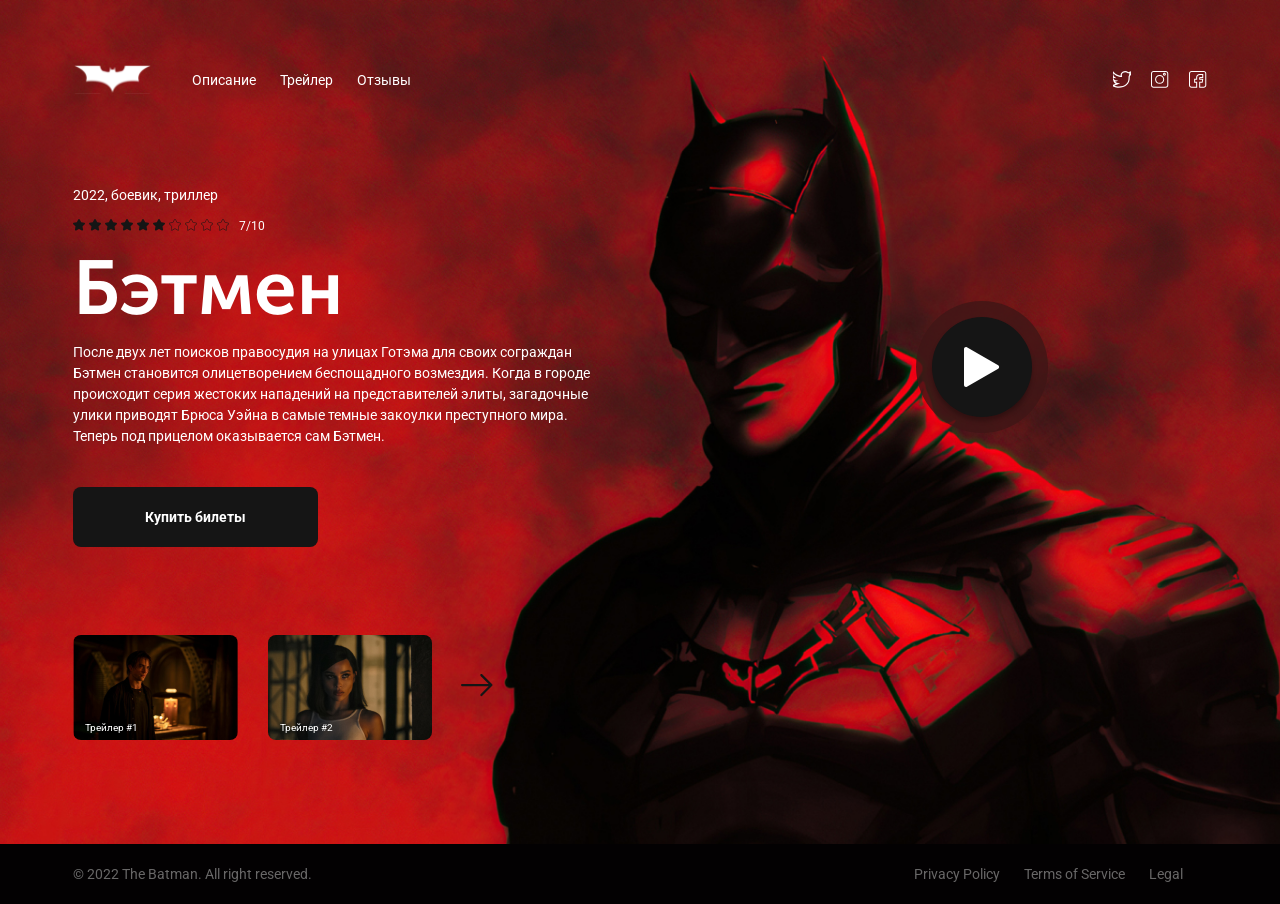
==== index.html @ 570c9413 "Add files via upload" ====
<!DOCTYPE html>
<html lang="en">
<head>
	<meta charset="UTF-8">
	<meta name="viewport" content="width=device-width, initial-scale=1.0">
	<title>Batman</title>
	<link rel="preconnect" href="https://fonts.googleapis.com">
	<link rel="preconnect" href="https://fonts.gstatic.com" crossorigin>
	<link href="https://fonts.googleapis.com/css2?family=Roboto:wght@400;700&display=swap" rel="stylesheet">
	<link rel="stylesheet" href="https://unpkg.com/swiper@8/swiper-bundle.min.css"/>
	<link rel="stylesheet" href="css/style.css">
</head>
<body>

	<!-- wrapper -->
	<div class="wrapper">

		<!-- header -->
		<header class="header">
			<div class="_container">
				<div class="header__body">
					<div class="header__menu">
						<div class="header__logo">
							<img src="img/svg/logo.svg" alt="photo">
						</div>
						<nav class="header__nav nav">
							<ul class="nav__list">
								<li class="nav__item">
									<a href="#" class="nav__link">
										Описание 
									</a>
								</li>
								<li class="nav__item">
									<a href="#" class="nav__link">
										Трейлер
									</a>
								</li>
								<li class="nav__item">
									<a href="#" class="nav__link">
										Отзывы
									</a>
								</li>
							</ul>
						</nav>
					</div>
					<div class="header__socials">
						<a href="#" class="header__social">
							<img src="img/svg/twitter.svg" alt="photo">
						</a>
						<a href="#" class="header__social">
							<img src="img/svg/instagram.svg" alt="photo">
						</a>
						<a href="#" class="header__social">
							<img src="img/svg/facebook.svg" alt="photo">
						</a>
					</div>
				</div>
			</div>
		</header>
		<!-- header -->

		<!-- main -->
		<main class="main">

			<!-- batman -->
			<section class="batman">
				<div class="_container">
					<div class="batman__body">
						<div class="batman__info">
							<div class="batman__offer">
								<small class="batman__sm">
									2022, боевик, триллер
								</small>
								<div class="batman__rating">
									<div class="batman__stars">
										<div class="batman__star star-active">
										    <img src="img/svg/star-active.svg" alt="photo">
									    </div>
									    <div class="batman__star star-active">
										    <img src="img/svg/star-active.svg" alt="photo">
									    </div>
									    <div class="batman__star star-active">
										    <img src="img/svg/star-active.svg" alt="photo">
									    </div>
									    <div class="batman__star star-active">
										    <img src="img/svg/star-active.svg" alt="photo">
									    </div>
									    <div class="batman__star star-active">
										    <img src="img/svg/star-active.svg" alt="photo">
									    </div>
									    <div class="batman__star star-active">
										    <img src="img/svg/star-active.svg" alt="photo">
									    </div>
									    <div class="batman__star star-active">
										    <img src="img/svg/not-active.svg" alt="photo">
									    </div>
									    <div class="batman__star">
										    <img src="img/svg/not-active.svg" alt="photo">
									    </div>
									    <div class="batman__star">
										    <img src="img/svg/not-active.svg" alt="photo">
									    </div>
									    <div class="batman__star">
										    <img src="img/svg/not-active.svg" alt="photo">
									    </div>
									</div>
									<div class="batman__number">7/10</div>
								</div>
								<h1 class="batman__title">
									Бэтмен
								</h1>
								<p class="batman__description">
									После двух лет поисков правосудия на улицах Готэма для своих сограждан Бэтмен становится олицетворением беспощадного возмездия. Когда в городе происходит серия жестоких нападений на представителей элиты, загадочные улики приводят Брюса Уэйна в самые темные закоулки преступного мира. Теперь под прицелом оказывается сам Бэтмен.
								</p>
								<a href="#" class="batman__button">
									Купить билеты
								</a>
							</div>
							<div class="batman__button-play">
								<div class="batman__button-dark">
									<img src="img/svg/play.svg" alt="photo">
								</div>
							</div>
						</div>
						<div class="batman-slider__wrap">
							<!-- Slider main container -->
							<div class="batman-slider swiper">
							  <!-- Additional required wrapper -->
							  <div class="batman-slider__wpapper swiper-wrapper">
								    <!-- Slides -->
								    <div class="batman-slider__slide swiper-slide">
								    	<a target="_blank" href="https://youtu.be/Sdp6VL_NBnY" class="batman-slider__link">
								    		<img src="img/slider/slide-1.png" alt="photo">
								    	</a>
								    	<span class="batman-slider__sp">
								    		Трейлер #1
								    	</span>
								    </div>
								    <div class="batman-slider__slide swiper-slide">
								    	<a target="_blank" href="https://youtu.be/zL4LFSbFPcw" class="batman-slider__link">
								    		<img src="img/slider/slide-2.png" alt="photo">
								    	</a>
								    	<span class="batman-slider__sp">
								    		Трейлер #2
								    	</span>
								    </div>
							  </div>
							</div>
							<div class="batman-slider__arrow">
								<img src="img/svg/arrow.svg" alt="photo">
							</div>
						</div>
					</div>
				</div>
			</section>
			<!-- batman -->

		</main>
		<!-- main -->

		<!-- footer -->
		<footer class="footer">
			<div class="_container">
				<div class="footer__body">
					<small class="footer__sm">
						© 2022 The Batman. All right reserved.
					</small>
					<ul class="footer__list">
						<li class="footer__item">
							<a href="#" class="footer__link">
								Privacy Policy
							</a>
						</li>
						<li class="footer__item">
							<a href="#" class="footer__link">
								Terms of Service
							</a>
						</li>
						<li class="footer__item">
							<a href="#" class="footer__link">
								Legal
							</a>
						</li>
					</ul>
				</div>
			</div>
		</footer>
		<!-- footer -->

		</div>
	<!-- wrapper -->
	<script src="https://unpkg.com/swiper@8/swiper-bundle.min.js"></script>
	<script src="js/script.js"></script>
</body>
</html>
---- css/style.css ----
@font-face {
	font-family: 'Museo Sans Cyrl';
	src: url('../fonts/MuseoSansCyrl-700.eot');
	src: local('☺'), url('../fonts/MuseoSansCyrl-700.woff') format('woff'), 
					url('../fonts/MuseoSansCyrl-700.ttf') format('truetype'), 
					 url('../fonts/MuseoSansCyrl-700.svg') format('svg');
	font-weight: 700;
	font-style: normal;
}

* {
	margin: 0;
	padding: 0;
	border: none;
	box-sizing: border-box;
	text-decoration: none;
	list-style: none;
	outline: none; 
}

html,
body {
	width: 100%;
	height: 100%;
}

body {
	font-family: 'Roboto';
}

._container {
	max-width: 1134px;
	margin: 0 auto;
}

.wrapper {
	display: flex;
	flex-direction: column;
	min-height: 100%;
}

.main {
	flex: 1 1 auto;
}


/*header*/
.header {
	position: absolute;
	width: 100%;
	top: 65px;
}

.header__body {
	display: flex;
	align-items: center;
	justify-content: space-between;
}

.header__menu {
	display: flex;
	align-items: center;
}

.header__logo {
}

.header__logo img {
	display: block;
	width: 100%;
	height: 100%;
	object-fit: cover;
}

.header__nav {
	margin-left: 40px;
}

.nav {
}

.nav__list {
	display: flex;
	align-items: center;
	margin: 0px -12px;
}

.nav__item {
	padding: 0px 12px;
}

.nav__link {
	font-family: 'Roboto';
	font-style: normal;
	font-weight: normal;
	font-size: 14px;
	line-height: 16px;
	color: #FFFFFF;
}

.header__socials {
	display: flex;
	margin: 0px -10px;
}

.header__social {
	padding: 0px 10px;
}

.header__social img {
	display: block;
	width: 100%;
	height: 100%;
	object-fit: cover;
}
/*header*/


/*batman*/
.batman {
	background-image: url('../img/bg.jpg');
	background-repeat: no-repeat;
	background-size: cover;
	background-position: center top;
	padding: 187px 0px 104px 0px;
}

.batman__body {
}

.batman__info {
	max-width: 975px;
	display: flex;
	align-items: center;
	margin-bottom: 88px;
}

.batman__offer {
	flex: 0 1 528px;
}

.batman__sm {
	display: block;
	font-family: 'Roboto';
	font-style: normal;
	font-weight: normal;
	font-size: 14px;
	line-height: 16px;
	color: #FFFFFF;
	margin-bottom: 16px;
}

.batman__rating {
	display: flex;
	margin-bottom: 10px;
}

.batman__stars {
	display: flex;
	margin-right: 10px;
}

.batman__star {
	margin-right: 4px;
	cursor: pointer;
}

.batman__star:last-child {
	margin-right: 0px;
}

.batman__star img {
	display: block;
}

.star-active {
}

.batman__number {
	font-family: 'Roboto';
	font-style: normal;
	font-weight: normal;
	font-size: 12px;
	line-height: 14px;
	color: #FFFFFF;
}

.batman__title {
	font-family: 'Museo Sans Cyrl';
	font-style: normal;
	font-weight: 700;
	font-size: 76px;
	line-height: 91px;
	color: #FFFFFF;
	margin-bottom: 8px;
}

.batman__description {
	font-family: 'Roboto';
	font-style: normal;
	font-weight: normal;
	font-size: 14px;
	line-height: 150%;
	color: #FFFFFF;
	margin-bottom: 40px;
}

.batman__button {
	display: inline-block;
	width: 245px;
	height: 60px;
	background: #151515;
	border-radius: 8px;
	font-family: 'Roboto';
	font-style: normal;
	font-weight: bold;
	font-size: 14px;
	line-height: 16px;
	color: #FFFFFF;
	text-align: center;
	padding: 22px 0px;
}

.batman__button-play {
	width: 132px;
	height: 132px;
	border-radius: 50%;
	background-color: rgba(63, 22, 22, 0.8);
	display: flex;
	justify-content: center;
	align-items: center;
	margin-left: auto;
	cursor: pointer;
}

.batman__button-dark {
	width: 100px;
	height: 100px;
	border-radius: 50%;
	display: flex;
	justify-content: center;
	align-items: center;
	background-color: #151515;
	box-shadow: 0px 4px 4px rgba(0, 0, 0, 0.25);
}


/*batman-slider*/

.batman-slider__wrap {
	max-width: 420px;
	display: flex;
	align-items: center;
}

.batman-slider {
	
}

.swiper {
}

.batman-slider__wpapper {
}

.swiper-wrapper {
}

.batman-slider__slide {
	position: relative;
}

.batman-slider__link {

}

.batman-slider__link img {
	display: block;
	border-radius: 8px;
}

.batman-slider__sp {
	position: absolute;
	bottom: 6px;
	left: 12px;
	font-family: 'Roboto';
	font-style: normal;
	font-weight: normal;
	font-size: 10px;
	line-height: 12px;
	color: #FFFFFF;
}

.swiper-slide {
}

.batman-slider__arrow {
	margin-left: 28px;
	cursor: pointer;
}

/*batman-slider*/

/*batman*/


/*footer*/
.footer {
	background-color: #030102;
}

.footer__body {
	display: flex;
	justify-content: space-between;
	align-items: center;
	padding: 20px 0px;
}

.footer__sm {
	font-family: 'Roboto';
	font-style: normal;
	font-weight: normal;
	font-size: 14px;
	line-height: 20px;
	color: #686767;
}

.footer__list {
	display: flex;
	align-items: center;
	margin: 0px 12px;
}

.footer__item {
	padding: 0px 12px;
}

.footer__link {
	font-family: 'Roboto';
	font-style: normal;
	font-weight: normal;
	font-size: 14px;
	line-height: 20px;
	color: #686767;
}
/*footer*/
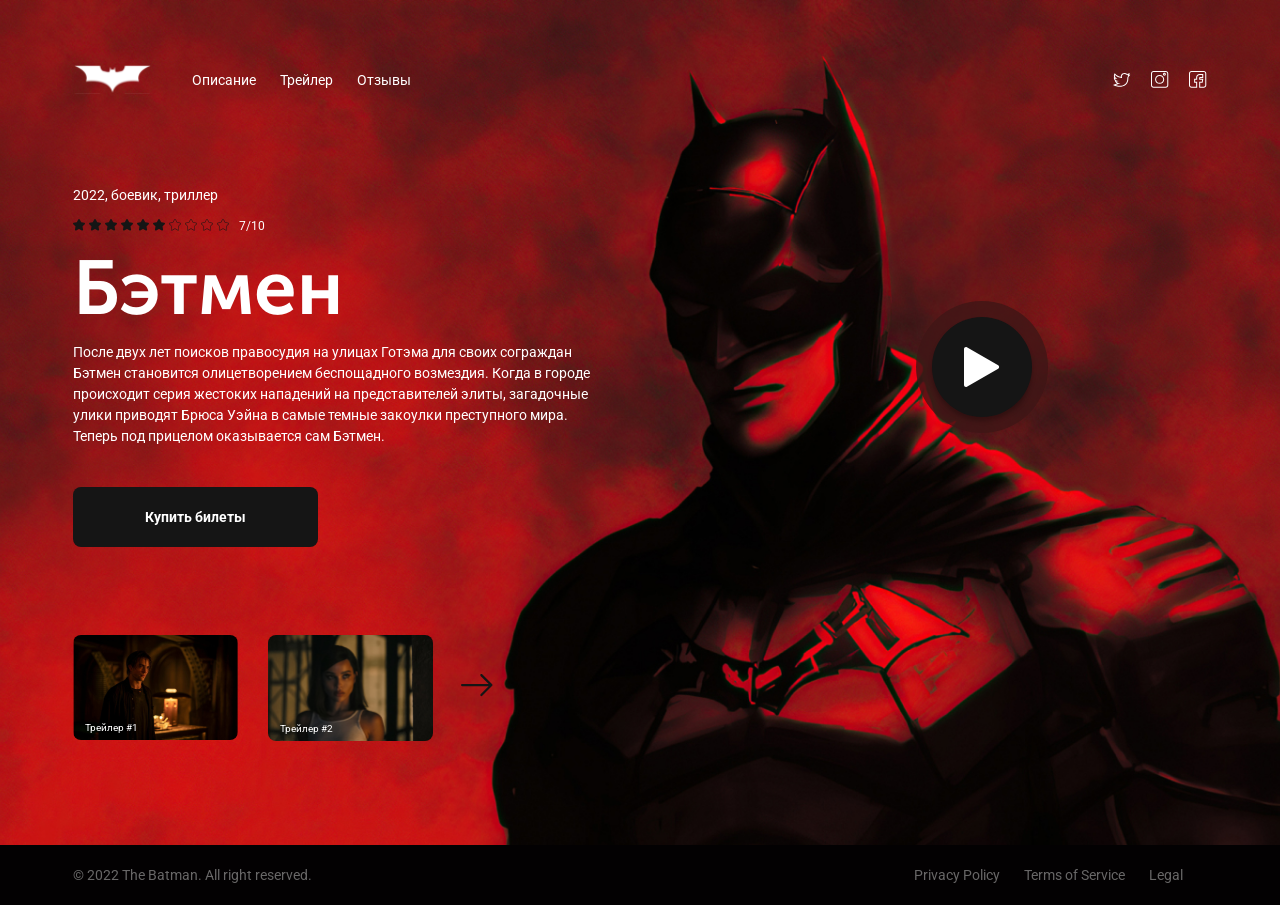
==== commit bbb88f87: "Add files via upload" ====
--- a/index.html
+++ b/index.html
@@ -3,7 +3,7 @@
 <head>
 	<meta charset="UTF-8">
 	<meta name="viewport" content="width=device-width, initial-scale=1.0">
-	<title>Batman</title>
+	<title>Batman</title> 
 	<link rel="preconnect" href="https://fonts.googleapis.com">
 	<link rel="preconnect" href="https://fonts.gstatic.com" crossorigin>
 	<link href="https://fonts.googleapis.com/css2?family=Roboto:wght@400;700&display=swap" rel="stylesheet">
@@ -18,31 +18,32 @@
 		<!-- header -->
 		<header class="header">
 			<div class="_container">
+				<div class="header__burger">
+					<img src="img/svg/burger.svg" alt="photo">
+				</div>
 				<div class="header__body">
-					<div class="header__menu">
-						<div class="header__logo">
-							<img src="img/svg/logo.svg" alt="photo">
-						</div>
-						<nav class="header__nav nav">
-							<ul class="nav__list">
+					<div class="header__logo">
+						<img src="img/svg/logo.svg" alt="photo">
+					</div>
+					<nav class="header__nav nav">
+						<ul class="nav__list">
+							<li class="nav__item">
+								<a href="#" class="nav__link">
+									Описание 
+								</a>
+							</li>
 								<li class="nav__item">
-									<a href="#" class="nav__link">
-										Описание 
-									</a>
-								</li>
-								<li class="nav__item">
-									<a href="#" class="nav__link">
-										Трейлер
-									</a>
-								</li>
-								<li class="nav__item">
-									<a href="#" class="nav__link">
-										Отзывы
-									</a>
-								</li>
-							</ul>
-						</nav>
-					</div>
+								<a href="#" class="nav__link">
+									Трейлер
+								</a>
+							</li>
+							<li class="nav__item">
+								<a href="#" class="nav__link">
+									Отзывы
+								</a>
+							</li>
+						</ul>
+					</nav>
 					<div class="header__socials">
 						<a href="#" class="header__social">
 							<img src="img/svg/twitter.svg" alt="photo">
@@ -54,6 +55,9 @@
 							<img src="img/svg/facebook.svg" alt="photo">
 						</a>
 					</div>
+					<div class="header__menu-close">
+						<img src="img/svg/close.svg" alt="photo">
+					</div>
 				</div>
 			</div>
 		</header>
@@ -61,7 +65,6 @@
 
 		<!-- main -->
 		<main class="main">
-
 			<!-- batman -->
 			<section class="batman">
 				<div class="_container">
@@ -154,7 +157,6 @@
 				</div>
 			</section>
 			<!-- batman -->
-
 		</main>
 		<!-- main -->
 
@@ -187,7 +189,13 @@
 		</footer>
 		<!-- footer -->
 
+		<div class="modal close">
+			<div class="modal__inner">
+				<iframe width="100%" height="100%" src="https://www.youtube.com/embed/zL4LFSbFPcw" title="YouTube video player" frameborder="0" allow="accelerometer; autoplay; clipboard-write; encrypted-media; gyroscope; picture-in-picture" allowfullscreen></iframe>
+			</div>
 		</div>
+
+	</div>
 	<!-- wrapper -->
 	<script src="https://unpkg.com/swiper@8/swiper-bundle.min.js"></script>
 	<script src="js/script.js"></script>
--- a/css/style.css
+++ b/css/style.css
@@ -51,18 +51,26 @@
 	top: 65px;
 }
 
+.header__burger {
+	display: none;
+}
+
+.header__burger img {
+	display: block;
+	width: 100%;
+	height: 100%;
+	object-fit: cover;
+}
+
 .header__body {
 	display: flex;
 	align-items: center;
-	justify-content: space-between;
-}
-
-.header__menu {
-	display: flex;
-	align-items: center;
+	
 }
 
 .header__logo {
+	order: 1;
+	margin-right: 40px;
 }
 
 .header__logo img {
@@ -73,7 +81,8 @@
 }
 
 .header__nav {
-	margin-left: 40px;
+	margin-right: auto;
+	order: 2;
 }
 
 .nav {
@@ -100,18 +109,26 @@
 
 .header__socials {
 	display: flex;
-	margin: 0px -10px;
+	order: 3;
 }
 
 .header__social {
-	padding: 0px 10px;
+	margin-right: 20px;
+}
+
+.header__social:last-child {
+	margin-right: 0px;
 }
 
 .header__social img {
 	display: block;
 	width: 100%;
 	height: 100%;
-	object-fit: cover;
+	object-fit: contain;
+}
+
+.header__menu-close {
+	display: none;
 }
 /*header*/
 
@@ -136,7 +153,7 @@
 }
 
 .batman__offer {
-	flex: 0 1 528px;
+	flex: 0 1 55%;
 }
 
 .batman__sm {
@@ -231,6 +248,11 @@
 	align-items: center;
 	margin-left: auto;
 	cursor: pointer;
+	flex-shrink: 0; /*чтобы при адаптиве кнопка play не сжималась, т.к 
+					у нас контент с кнопкой по центру и то что слева контент
+					растягивается, то кнопка вместе с ним сжимается и
+					   						таким образрм мы ей запретили 
+					   										сжиматься*/
 }
 
 .batman__button-dark {
@@ -276,6 +298,9 @@
 
 .batman-slider__link img {
 	display: block;
+	width: 100%;
+	height: 100%;
+	object-fit: cover;
 	border-radius: 8px;
 }
 
@@ -344,3 +369,194 @@
 	color: #686767;
 }
 /*footer*/
+
+.modal {
+	position: fixed;
+	top: 0;
+	left: 0;
+	width: 100%;
+	height: 100%;
+	display: flex;
+	justify-content: center;
+	align-items: center;
+	overflow-y: auto;
+	overflow-x: hidden;
+	background-color: rgb(0, 0, 0, 0.5);
+	padding: 3rem 000;
+	z-index: 100;
+	display: none;
+}
+
+.modal__inner {
+	width: 60rem;
+	height: 35rem;
+}
+
+
+.active {
+	display: flex;
+}
+
+
+/*Respontive*/
+@media screen and (max-width:1200px ) {
+	._container {
+		max-width: 960px;
+	}
+}
+
+@media screen and (max-width:992px ) {
+	._container {
+		max-width: 720px;
+	}
+}
+
+@media screen and (max-width:768px ) {
+	._container {
+		max-width: 540px;
+	}
+
+	.batman__info {
+		flex-direction: column;
+	}
+
+	.batman__offer {
+		margin-bottom: 70px;
+	}
+
+	.batman__button-play {
+		margin-left: 0;
+	}
+
+	.batman-slider__wrap {
+		max-width: 164px;
+	}
+
+	.batman-slider__arrow {
+		display: none;
+	}
+
+	.footer__body {
+		flex-direction: column;	
+		align-items: flex-start;
+		padding: 30px 0px;
+	}
+
+	.footer__sm {
+		margin-bottom: 8px;
+	}
+
+	.footer__list {
+		margin: 0;
+	}
+
+	.footer__item {
+		padding: 0;
+		margin-right: 25px;
+	}
+
+	.footer__item:last-child {
+		padding: 0;
+		margin-right: 0px;
+	}
+}
+
+@media screen and (max-width:576px ) {
+	._container {
+		max-width: 90%;
+	}
+
+	.header {
+		top: 0;
+	}
+
+	.header ._container {
+		margin: 0 0 0 auto;
+	}
+
+	.header__burger {
+		display: block;
+		position: absolute;
+		top: 25px;
+		right: 25px;
+	}
+
+	.header__body {
+		position: relative;
+		display: none;
+		flex-direction: column;
+		justify-content: center;
+		width: 250px;
+		height: 250px;
+		margin: 0 0 0 auto;
+		background-color: #151515;
+	}
+
+	.header__logo {
+		order: 1;
+		margin: 0 0 35px 0;
+	}
+
+	.header__nav {
+		order: 3;
+		margin: 0;
+	}
+
+	.nav__list {
+		flex-direction: column;
+		margin: -8.5px 0px;
+	}
+
+	.nav__item {
+		padding: 8.5px 0px;
+	}
+
+	.nav__link {
+	}
+
+	.header__socials {
+		justify-content: center;
+		margin: 0 0 23px 0;
+		order: 2;
+	}
+
+	.header__menu-close {
+		display: block;
+		position: absolute;
+	    top: 27px;
+	    left: 188px;
+	}
+
+	.batman {
+		background-position: -660px top;
+	}
+
+	.modal {
+		padding: 3rem;
+	}
+
+	.modal__inner {
+		width: 100%;
+		height: 20rem;
+	}
+}
+
+@media screen and (max-width:445px ) {
+	._container {
+		max-width: 90%;
+	}
+
+	.batman {
+		background-position: -858px top;
+	}
+}
+
+@media screen and (max-width:347px ) {
+	._container {
+		max-width: 90%;
+	}
+
+	.batman {
+		background-position: -904px top;
+	}
+}
